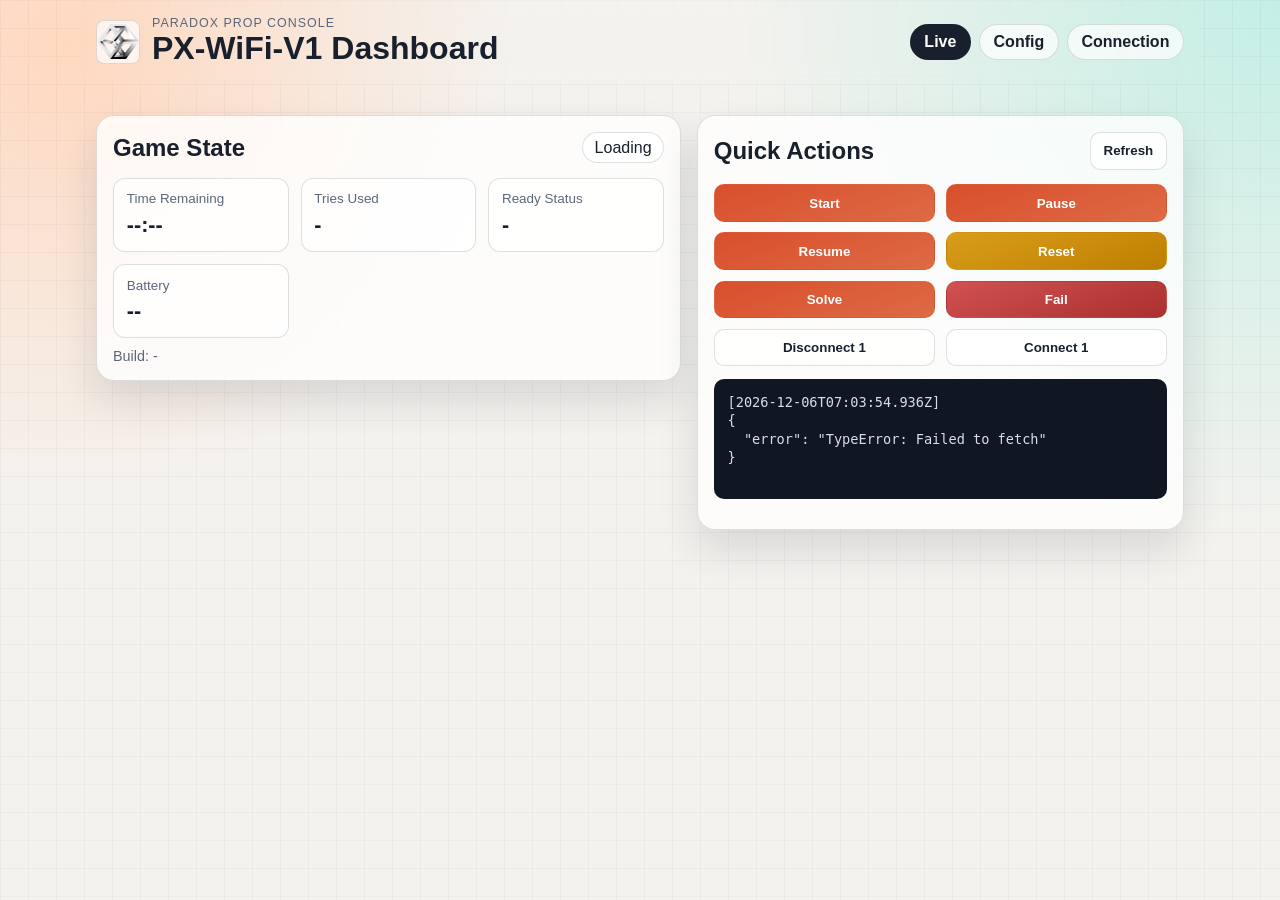
==== main/webui/index.html @ 4d7a1e97 "wip: Add web UI files for PX-WiFi-V1 configuration and connection management - Created config.html f" ====
<!doctype html>
<html lang="en">
<head>
    <meta charset="utf-8">
    <meta name="viewport" content="width=device-width, initial-scale=1">
    <title>PX-WiFi-V1 Console</title>
    <link rel="stylesheet" href="styles.css">
</head>
<body>
    <div class="bg-grid" aria-hidden="true"></div>
    <header class="topbar wrap">
        <div class="brand">
            <img src="assets/logo.png" alt="Logo" class="brand-logo" onerror="this.style.display='none'">
            <div>
                <p class="kicker">Paradox Prop Console</p>
                <h1>PX-WiFi-V1 Dashboard</h1>
            </div>
        </div>
        <nav class="tabs">
            <a class="tab active" href="index.html">Live</a>
            <a class="tab" href="config.html">Config</a>
            <a class="tab" href="connection.html">Connection</a>
        </nav>
    </header>

    <main class="wrap layout">
        <section class="panel pulse">
            <div class="panel-head">
                <h2>Game State</h2>
                <span id="stateBadge" class="badge">loading</span>
            </div>
            <div class="metrics">
                <div class="metric">
                    <p>Time Remaining</p>
                    <h3 id="timeRemaining">--:--</h3>
                </div>
                <div id="triesMetric" class="metric">
                    <p>Tries Used</p>
                    <h3 id="triesUsed">-</h3>
                </div>
                <div class="metric">
                    <p>Ready Status</p>
                    <h3 id="mode">-</h3>
                </div>
                <div class="metric">
                    <p>Battery</p>
                    <h3 id="batteryValue">--</h3>
                </div>
            </div>
            <p id="buildLine" class="hint">Build: -</p>
        </section>

        <section class="panel">
            <div class="panel-head">
                <h2>Quick Actions</h2>
                <button id="refreshBtn" class="btn btn-ghost">Refresh</button>
            </div>
            <div class="btn-grid">
                <button class="btn" data-cmd='{"command":"start"}'>Start</button>
                <button class="btn" data-cmd='{"command":"pause"}'>Pause</button>
                <button class="btn" data-cmd='{"command":"resume"}'>Resume</button>
                <button class="btn btn-warn" data-cmd='{"command":"reset"}'>Reset</button>
                <button class="btn" data-cmd='{"command":"solve"}'>Solve</button>
                <button class="btn btn-danger" data-cmd='{"command":"fail"}'>Fail</button>
                <button class="btn btn-ghost" data-cmd='{"command":"disconnect","input":1}'>Disconnect 1</button>
                <button class="btn btn-ghost" data-cmd='{"command":"connect","input":1}'>Connect 1</button>
            </div>
            <pre id="actionLog" class="log"></pre>
        </section>
    </main>

    <script src="app.js"></script>
    <script>
        window.PX.pageDashboard();
    </script>
</body>
</html>
---- main/webui/styles.css ----
:root {
    --ink: #19202d;
    --muted: #5b6779;
    --paper: #f4f2ee;
    --panel: rgba(255, 255, 255, 0.78);
    --line: rgba(25, 32, 45, 0.14);
    --accent: #d94f2b;
    --accent-soft: #f5b08d;
    --ok: #2f8f74;
    --warn: #b57500;
    --bad: #b23a3a;
    --shadow: 0 20px 40px rgba(20, 28, 43, 0.12);
}

* {
    box-sizing: border-box;
}

body {
    margin: 0;
    color: var(--ink);
    font-family: "Space Grotesk", "Avenir Next", "Segoe UI", sans-serif;
    background: radial-gradient(circle at 5% 5%, #ffd8bf, transparent 30%),
        radial-gradient(circle at 100% 0%, #c4efe5, transparent 35%),
        var(--paper);
    min-height: 100vh;
}

h1, h2, h3 {
    font-family: "Bricolage Grotesque", "Trebuchet MS", sans-serif;
    margin: 0;
}

.bg-grid {
    position: fixed;
    inset: 0;
    pointer-events: none;
    opacity: 0.22;
    background-image: linear-gradient(var(--line) 1px, transparent 1px),
        linear-gradient(90deg, var(--line) 1px, transparent 1px);
    background-size: 28px 28px;
}

.wrap {
    max-width: 1120px;
    margin: 0 auto;
    padding: 1rem;
}

.topbar {
    display: flex;
    align-items: center;
    justify-content: space-between;
    gap: 1rem;
    position: sticky;
    top: 0;
    z-index: 10;
    backdrop-filter: blur(8px);
}

.battery-badge {
    margin-left: auto;
    display: inline-flex;
    align-items: center;
    gap: 0.4rem;
    border-radius: 999px;
    border: 1px solid var(--line);
    padding: 0.35rem 0.75rem;
    font-weight: 700;
    background: rgba(255, 255, 255, 0.82);
}

.battery-good {
    color: var(--ok);
}

.battery-warn {
    color: var(--warn);
}

.battery-icon {
    width: 22px;
    height: 14px;
    display: inline-flex;
    align-items: center;
}

.battery-svg {
    width: 22px;
    height: 14px;
    display: block;
}

.brand {
    display: flex;
    align-items: center;
    gap: 0.75rem;
}

.brand-logo {
    width: 44px;
    height: 44px;
    object-fit: contain;
    border-radius: 8px;
    background: rgba(255, 255, 255, 0.7);
    border: 1px solid var(--line);
}

.kicker {
    margin: 0;
    color: var(--muted);
    font-size: 0.78rem;
    letter-spacing: 0.08em;
    text-transform: uppercase;
}

.tabs {
    display: flex;
    gap: 0.5rem;
}

.tab {
    text-decoration: none;
    color: var(--ink);
    border: 1px solid var(--line);
    background: rgba(255, 255, 255, 0.7);
    padding: 0.5rem 0.85rem;
    border-radius: 999px;
    font-weight: 600;
}

.tab.active {
    background: var(--ink);
    color: #fff;
}

.layout {
    display: grid;
    grid-template-columns: 1.2fr 1fr;
    gap: 1rem;
    align-items: start;
    margin-top: 1rem;
}

.layout.single {
    grid-template-columns: 1fr;
}

.panel {
    background: var(--panel);
    border: 1px solid var(--line);
    border-radius: 18px;
    box-shadow: var(--shadow);
    padding: 1rem;
    animation: rise 420ms ease both;
}

.panel.wide {
    grid-column: 1 / -1;
}

.panel-head {
    display: flex;
    justify-content: space-between;
    align-items: center;
    gap: 1rem;
    margin-bottom: 0.9rem;
}

.row-actions {
    display: flex;
    gap: 0.5rem;
    flex-wrap: wrap;
}

.badge {
    border-radius: 999px;
    padding: 0.35rem 0.7rem;
    background: #fff;
    border: 1px solid var(--line);
    text-transform: capitalize;
}

.metrics {
    display: grid;
    grid-template-columns: repeat(3, minmax(0, 1fr));
    gap: 0.75rem;
}

.metric {
    background: rgba(255, 255, 255, 0.7);
    border: 1px solid var(--line);
    border-radius: 12px;
    padding: 0.8rem;
}

.metric p {
    margin: 0 0 0.35rem;
    color: var(--muted);
    font-size: 0.84rem;
}

.metric h3 {
    font-size: 1.35rem;
}

.text-ok {
    color: var(--ok);
}

.text-warn {
    color: var(--warn);
}

.hidden {
    display: none !important;
}

.btn-grid {
    display: grid;
    grid-template-columns: repeat(2, minmax(0, 1fr));
    gap: 0.65rem;
}

.btn {
    border: 1px solid transparent;
    background: linear-gradient(160deg, var(--accent), #de6a46);
    color: #fff;
    font-weight: 700;
    border-radius: 10px;
    padding: 0.65rem 0.8rem;
    cursor: pointer;
}

.btn:hover {
    filter: saturate(1.1);
}

.btn:active {
    transform: translateY(1px);
}

.btn-ghost {
    color: var(--ink);
    background: rgba(255, 255, 255, 0.75);
    border-color: var(--line);
}

.btn-warn {
    background: linear-gradient(160deg, #d89d1b, #bf7f00);
}

.btn-danger {
    background: linear-gradient(160deg, #d15151, #ab3030);
}

.inline-form {
    display: flex;
    align-items: center;
    flex-wrap: wrap;
    gap: 0.55rem;
}

input,
select,
textarea {
    width: 100%;
    border: 1px solid var(--line);
    border-radius: 10px;
    padding: 0.58rem 0.65rem;
    background: rgba(255, 255, 255, 0.86);
    color: var(--ink);
    font: inherit;
}

.inline-form input {
    max-width: 300px;
}

.toggle {
    display: inline-flex;
    align-items: center;
    gap: 0.4rem;
}

.toggle input {
    width: auto;
}

.form-grid {
    display: grid;
    grid-template-columns: repeat(2, minmax(0, 1fr));
    gap: 0.7rem;
}

.form-grid label {
    display: flex;
    flex-direction: column;
    gap: 0.35rem;
    font-size: 0.92rem;
}

.detail-grid {
    display: grid;
    grid-template-columns: repeat(2, minmax(0, 1fr));
    gap: 0.6rem;
}

.detail-item {
    display: flex;
    align-items: baseline;
    justify-content: space-between;
    gap: 0.75rem;
    padding: 0.55rem 0.7rem;
    border: 1px solid var(--line);
    border-radius: 10px;
    background: rgba(255, 255, 255, 0.65);
}

.detail-item span {
    color: var(--muted);
    font-size: 0.85rem;
}

.input-suffix-wrap {
    display: flex;
    align-items: center;
    gap: 0.45rem;
}

.input-suffix {
    border: 1px solid var(--line);
    border-radius: 8px;
    padding: 0.45rem 0.55rem;
    background: rgba(255, 255, 255, 0.68);
    color: var(--muted);
    font-size: 0.85rem;
    white-space: nowrap;
}

.device-apply-wrap {
    display: flex;
    align-items: flex-end;
}

.ssid-list {
    display: grid;
    grid-template-columns: repeat(2, minmax(0, 1fr));
    gap: 0.55rem;
}

.ssid-item {
    display: flex;
    align-items: center;
    justify-content: space-between;
    gap: 0.6rem;
    border: 1px solid var(--line);
    border-radius: 10px;
    padding: 0.55rem 0.65rem;
    background: rgba(255, 255, 255, 0.72);
    cursor: pointer;
}

.ssid-meta {
    display: inline-flex;
    align-items: center;
    gap: 0.45rem;
    color: var(--muted);
    font-size: 0.82rem;
}

.wifi-icon {
    width: 16px;
    height: 16px;
    display: inline-flex;
    align-items: center;
}

.wifi-svg {
    width: 16px;
    height: 16px;
    display: block;
}

.hint {
    margin: 0.6rem 0 0;
    color: var(--muted);
    font-size: 0.9rem;
}

.log {
    margin-top: 0.8rem;
    min-height: 120px;
    max-height: 270px;
    overflow: auto;
    border-radius: 10px;
    border: 1px solid var(--line);
    background: #111722;
    color: #d5deee;
    padding: 0.8rem;
    font-size: 0.85rem;
    line-height: 1.35;
}

.pulse {
    position: relative;
    overflow: hidden;
}

.pulse::after {
    content: "";
    position: absolute;
    inset: -40% auto auto -40%;
    width: 180px;
    height: 180px;
    background: radial-gradient(circle, rgba(47, 143, 116, 0.24), transparent 68%);
    animation: drift 5s ease-in-out infinite;
}

@keyframes rise {
    from {
        opacity: 0;
        transform: translateY(8px);
    }
    to {
        opacity: 1;
        transform: translateY(0);
    }
}

@keyframes drift {
    0%, 100% { transform: translate(0, 0); }
    50% { transform: translate(16px, 14px); }
}

@media (max-width: 820px) {
    .topbar {
        flex-direction: column;
        align-items: flex-start;
    }

    .layout,
    .form-grid {
        grid-template-columns: 1fr;
    }

    .detail-grid,
    .ssid-list {
        grid-template-columns: 1fr;
    }

    .metrics,
    .btn-grid {
        grid-template-columns: repeat(2, minmax(0, 1fr));
    }

    .inline-form input {
        max-width: 100%;
    }
}
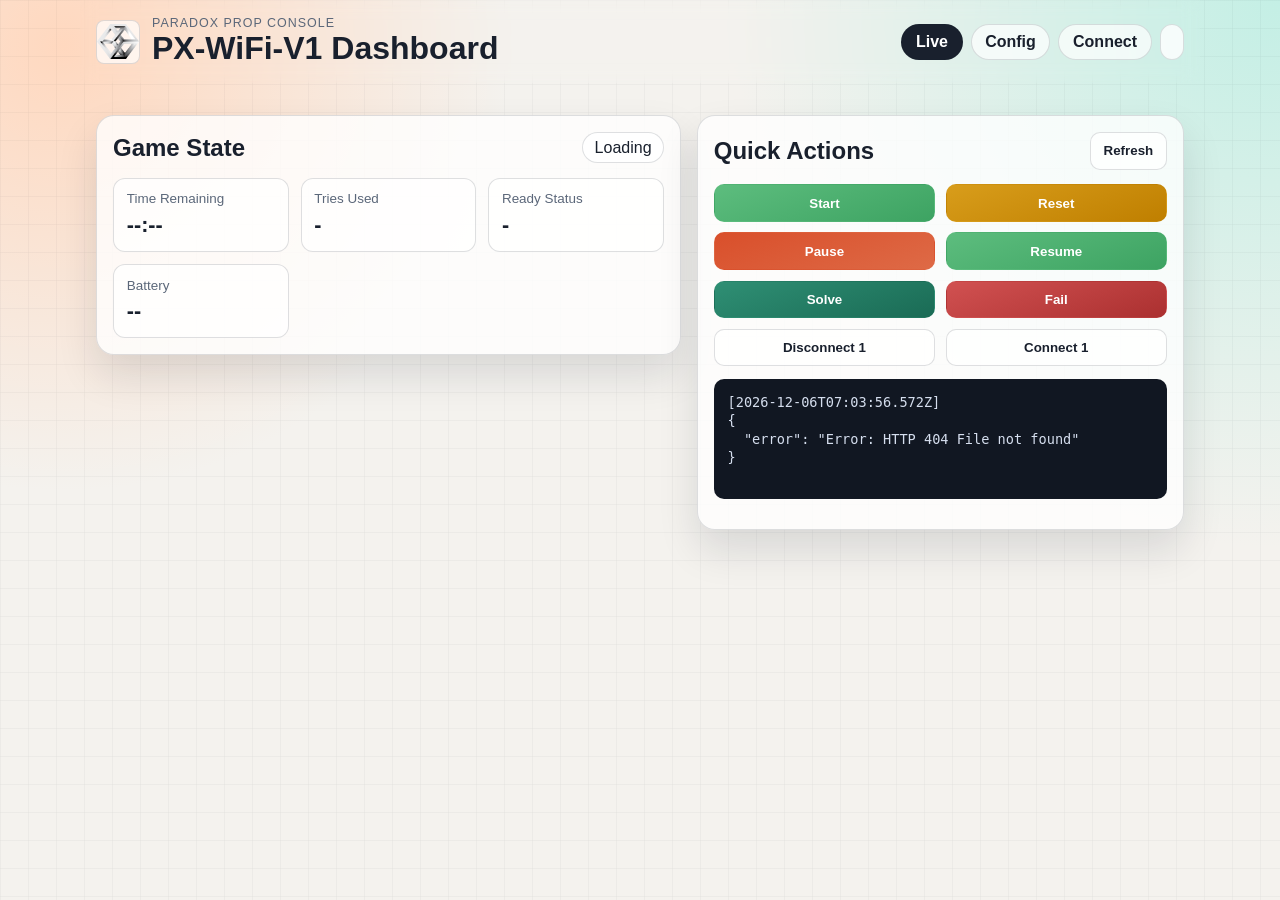
==== commit cb70d76d: "wip: Enhance WiFi connection management and UI updates - Added functions to manage and display WiFi " ====
--- a/main/webui/index.html
+++ b/main/webui/index.html
@@ -19,7 +19,8 @@
         <nav class="tabs">
             <a class="tab active" href="index.html">Live</a>
             <a class="tab" href="config.html">Config</a>
-            <a class="tab" href="connection.html">Connection</a>
+            <a class="tab" href="connection.html">Connect</a>
+            <div class="status-icons" id="statusIcons"></div>
         </nav>
     </header>
 
@@ -47,7 +48,7 @@
                     <h3 id="batteryValue">--</h3>
                 </div>
             </div>
-            <p id="buildLine" class="hint">Build: -</p>
+
         </section>
 
         <section class="panel">
@@ -56,11 +57,11 @@
                 <button id="refreshBtn" class="btn btn-ghost">Refresh</button>
             </div>
             <div class="btn-grid">
-                <button class="btn" data-cmd='{"command":"start"}'>Start</button>
+                <button class="btn btn-start" data-cmd='{"command":"start"}'>Start</button>
+                <button class="btn btn-warn" data-cmd='{"command":"reset"}'>Reset</button>
                 <button class="btn" data-cmd='{"command":"pause"}'>Pause</button>
-                <button class="btn" data-cmd='{"command":"resume"}'>Resume</button>
-                <button class="btn btn-warn" data-cmd='{"command":"reset"}'>Reset</button>
-                <button class="btn" data-cmd='{"command":"solve"}'>Solve</button>
+                <button class="btn btn-resume" data-cmd='{"command":"resume"}'>Resume</button>
+                <button class="btn btn-solve" data-cmd='{"command":"solve"}'>Solve</button>
                 <button class="btn btn-danger" data-cmd='{"command":"fail"}'>Fail</button>
                 <button class="btn btn-ghost" data-cmd='{"command":"disconnect","input":1}'>Disconnect 1</button>
                 <button class="btn btn-ghost" data-cmd='{"command":"connect","input":1}'>Connect 1</button>
--- a/main/webui/styles.css
+++ b/main/webui/styles.css
@@ -59,14 +59,21 @@
 }
 
 .battery-badge {
+    display: inline-flex;
+    align-items: center;
+    gap: 0.4rem;
+    font-weight: 700;
+    font-size: 0.85rem;
+}
+
+.status-icons {
+    display: inline-flex;
+    align-items: center;
+    gap: 0.5rem;
     margin-left: auto;
-    display: inline-flex;
-    align-items: center;
-    gap: 0.4rem;
     border-radius: 999px;
     border: 1px solid var(--line);
-    padding: 0.35rem 0.75rem;
-    font-weight: 700;
+    padding: 0.3rem 0.7rem;
     background: rgba(255, 255, 255, 0.82);
 }
 
@@ -152,6 +159,7 @@
     border-radius: 18px;
     box-shadow: var(--shadow);
     padding: 1rem;
+    overflow: hidden;
     animation: rise 420ms ease both;
 }
 
@@ -254,6 +262,78 @@
     background: linear-gradient(160deg, #d15151, #ab3030);
 }
 
+.btn-start {
+    background: linear-gradient(160deg, #5dbd7e, #3da362);
+}
+
+.btn-resume {
+    background: linear-gradient(160deg, #5dbd7e, #3da362);
+}
+
+.btn-solve {
+    background: linear-gradient(160deg, #2f8f74, #1a6b55);
+}
+
+.wifi-status {
+    display: flex;
+    align-items: center;
+    gap: 0.5rem;
+    margin-bottom: 0.7rem;
+    font-weight: 600;
+}
+
+.wifi-badge {
+    display: inline-flex;
+    align-items: center;
+    gap: 0.35rem;
+    font-size: 0.82rem;
+    font-weight: 700;
+}
+
+.network-name-row {
+    display: flex;
+    align-items: flex-end;
+    gap: 0.7rem;
+}
+
+.network-name-label {
+    flex: 1;
+    display: flex;
+    flex-direction: column;
+    gap: 0.35rem;
+    font-size: 0.92rem;
+}
+
+.toggle-row {
+    display: flex;
+    align-items: center;
+    gap: 0.5rem;
+    cursor: pointer;
+    font-size: 0.92rem;
+}
+
+.toggle-row input[type="checkbox"] {
+    width: 1.1rem;
+    height: 1.1rem;
+    accent-color: var(--accent);
+    cursor: pointer;
+}
+
+.ap-bottom-row {
+    display: flex;
+    align-items: center;
+    justify-content: space-between;
+    gap: 0.7rem;
+    flex-wrap: wrap;
+}
+
+.row-actions-right {
+    display: flex;
+    gap: 0.5rem;
+    flex-wrap: wrap;
+    margin-left: auto;
+}
+
 .inline-form {
     display: flex;
     align-items: center;
@@ -398,6 +478,8 @@
     background: #111722;
     color: #d5deee;
     padding: 0.8rem;
+    white-space: pre-wrap;
+    word-break: break-word;
     font-size: 0.85rem;
     line-height: 1.35;
 }
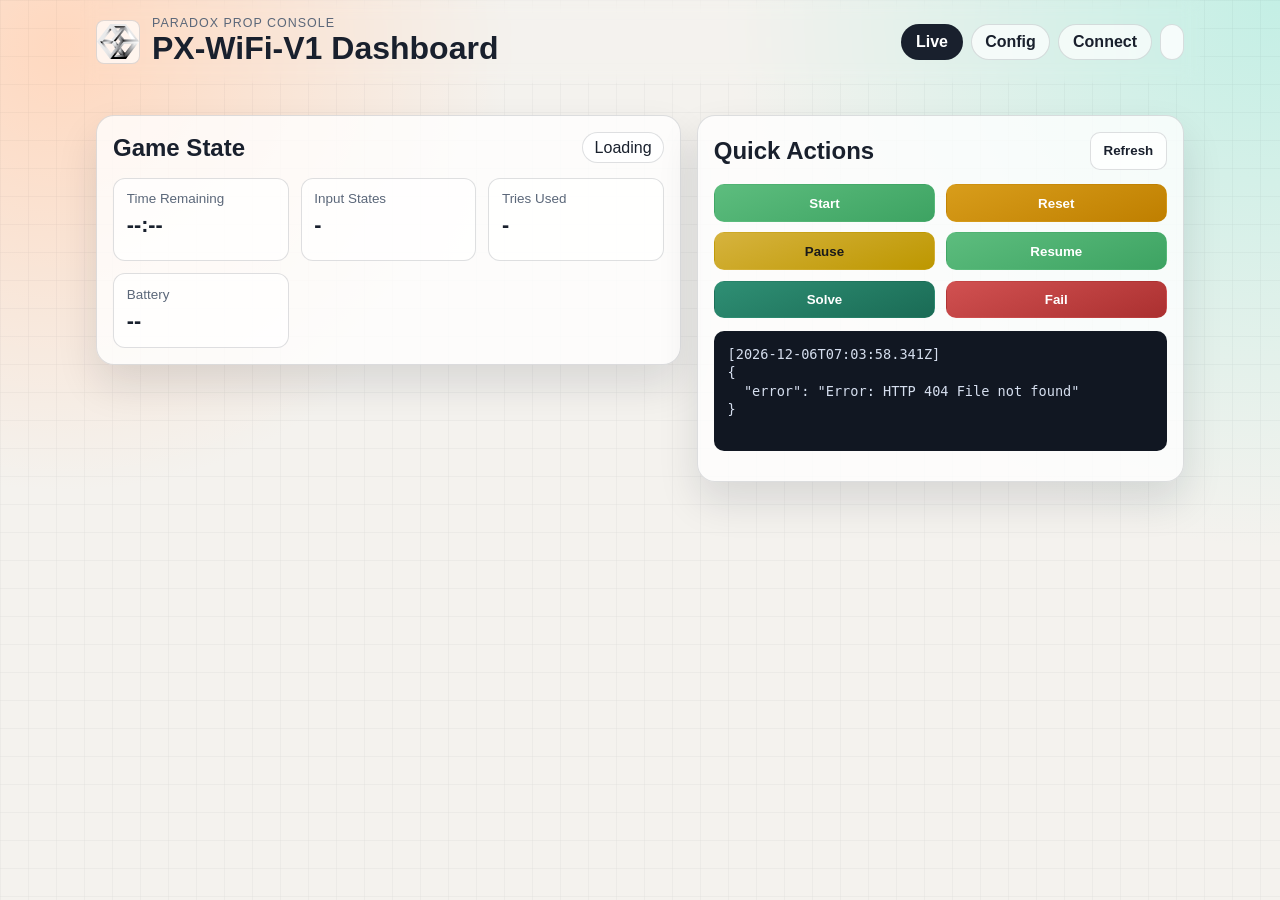
==== commit 3ec1a80d: "wip: Add DNS server component and enhance web UI - Implemented a DNS server to handle A type queries" ====
--- a/main/webui/index.html
+++ b/main/webui/index.html
@@ -25,7 +25,7 @@
     </header>
 
     <main class="wrap layout">
-        <section class="panel pulse">
+        <section class="panel pulse" id="gameStatePanel">
             <div class="panel-head">
                 <h2>Game State</h2>
                 <span id="stateBadge" class="badge">loading</span>
@@ -35,20 +35,20 @@
                     <p>Time Remaining</p>
                     <h3 id="timeRemaining">--:--</h3>
                 </div>
+                <div class="metric">
+                    <p>Input States</p>
+                    <h3 id="inputStatesSummary">-</h3>
+                    <div id="inputIndicators" class="input-indicators"></div>
+                </div>
                 <div id="triesMetric" class="metric">
                     <p>Tries Used</p>
                     <h3 id="triesUsed">-</h3>
-                </div>
-                <div class="metric">
-                    <p>Ready Status</p>
-                    <h3 id="mode">-</h3>
                 </div>
                 <div class="metric">
                     <p>Battery</p>
                     <h3 id="batteryValue">--</h3>
                 </div>
             </div>
-
         </section>
 
         <section class="panel">
@@ -59,12 +59,10 @@
             <div class="btn-grid">
                 <button class="btn btn-start" data-cmd='{"command":"start"}'>Start</button>
                 <button class="btn btn-warn" data-cmd='{"command":"reset"}'>Reset</button>
-                <button class="btn" data-cmd='{"command":"pause"}'>Pause</button>
+                <button class="btn btn-pause" data-cmd='{"command":"pause"}'>Pause</button>
                 <button class="btn btn-resume" data-cmd='{"command":"resume"}'>Resume</button>
                 <button class="btn btn-solve" data-cmd='{"command":"solve"}'>Solve</button>
                 <button class="btn btn-danger" data-cmd='{"command":"fail"}'>Fail</button>
-                <button class="btn btn-ghost" data-cmd='{"command":"disconnect","input":1}'>Disconnect 1</button>
-                <button class="btn btn-ghost" data-cmd='{"command":"connect","input":1}'>Connect 1</button>
             </div>
             <pre id="actionLog" class="log"></pre>
         </section>
--- a/main/webui/styles.css
+++ b/main/webui/styles.css
@@ -189,6 +189,42 @@
     text-transform: capitalize;
 }
 
+.badge.state-ready {
+    background: #2f8f74;
+    color: #fff;
+    border-color: rgba(0, 0, 0, 0.1);
+}
+
+.badge.state-not-ready {
+    background: #bf7f00;
+    color: #fff;
+    border-color: rgba(0, 0, 0, 0.1);
+}
+
+.badge.state-running {
+    background: #ffffff;
+    color: #19202d;
+    border-color: rgba(25, 32, 45, 0.2);
+}
+
+.badge.state-paused {
+    background: #d1a100;
+    color: #1a1a1a;
+    border-color: rgba(0, 0, 0, 0.1);
+}
+
+.badge.state-solved {
+    background: #1a6b55;
+    color: #fff;
+    border-color: rgba(0, 0, 0, 0.1);
+}
+
+.badge.state-failed {
+    background: #8e2323;
+    color: #fff;
+    border-color: rgba(0, 0, 0, 0.1);
+}
+
 .metrics {
     display: grid;
     grid-template-columns: repeat(3, minmax(0, 1fr));
@@ -270,8 +306,70 @@
     background: linear-gradient(160deg, #5dbd7e, #3da362);
 }
 
+.btn-pause {
+    background: linear-gradient(160deg, #d6b33e, #bd9700);
+    color: #1a1a1a;
+}
+
 .btn-solve {
     background: linear-gradient(160deg, #2f8f74, #1a6b55);
+}
+
+.input-indicators {
+    display: flex;
+    justify-content: flex-start;
+    flex-wrap: wrap;
+    gap: 0.4rem;
+    padding: 0.6rem 0 0;
+}
+
+.input-dot {
+    display: inline-flex;
+    align-items: center;
+    justify-content: center;
+    width: 1.6rem;
+    height: 1.6rem;
+    border-radius: 50%;
+    font-size: 0.75rem;
+    font-weight: 800;
+    color: #fff;
+    line-height: 1;
+}
+
+.input-dot.connected {
+    background: var(--ok);
+}
+
+.input-dot.disconnected {
+    background: var(--bad);
+}
+
+.input-dot.inactive {
+    background: #b0b0b0;
+}
+
+#gameStatePanel.state-ready {
+    background: linear-gradient(180deg, rgba(47, 143, 116, 0.24), rgba(255, 255, 255, 0.78));
+}
+
+#gameStatePanel.state-not-ready {
+    background: linear-gradient(180deg, rgba(191, 127, 0, 0.26), rgba(255, 255, 255, 0.78));
+}
+
+#gameStatePanel.state-running {
+    background: linear-gradient(180deg, rgba(255, 255, 255, 0.94), rgba(255, 255, 255, 0.78));
+}
+
+#gameStatePanel.state-paused {
+    background: linear-gradient(180deg, rgba(214, 179, 62, 0.28), rgba(255, 255, 255, 0.78));
+}
+
+#gameStatePanel.state-solved {
+    background: linear-gradient(180deg, rgba(26, 107, 85, 0.38), rgba(255, 255, 255, 0.78));
+}
+
+#gameStatePanel.state-failed {
+    background: linear-gradient(180deg, rgba(142, 35, 35, 0.38), rgba(255, 255, 255, 0.78));
 }
 
 .wifi-status {
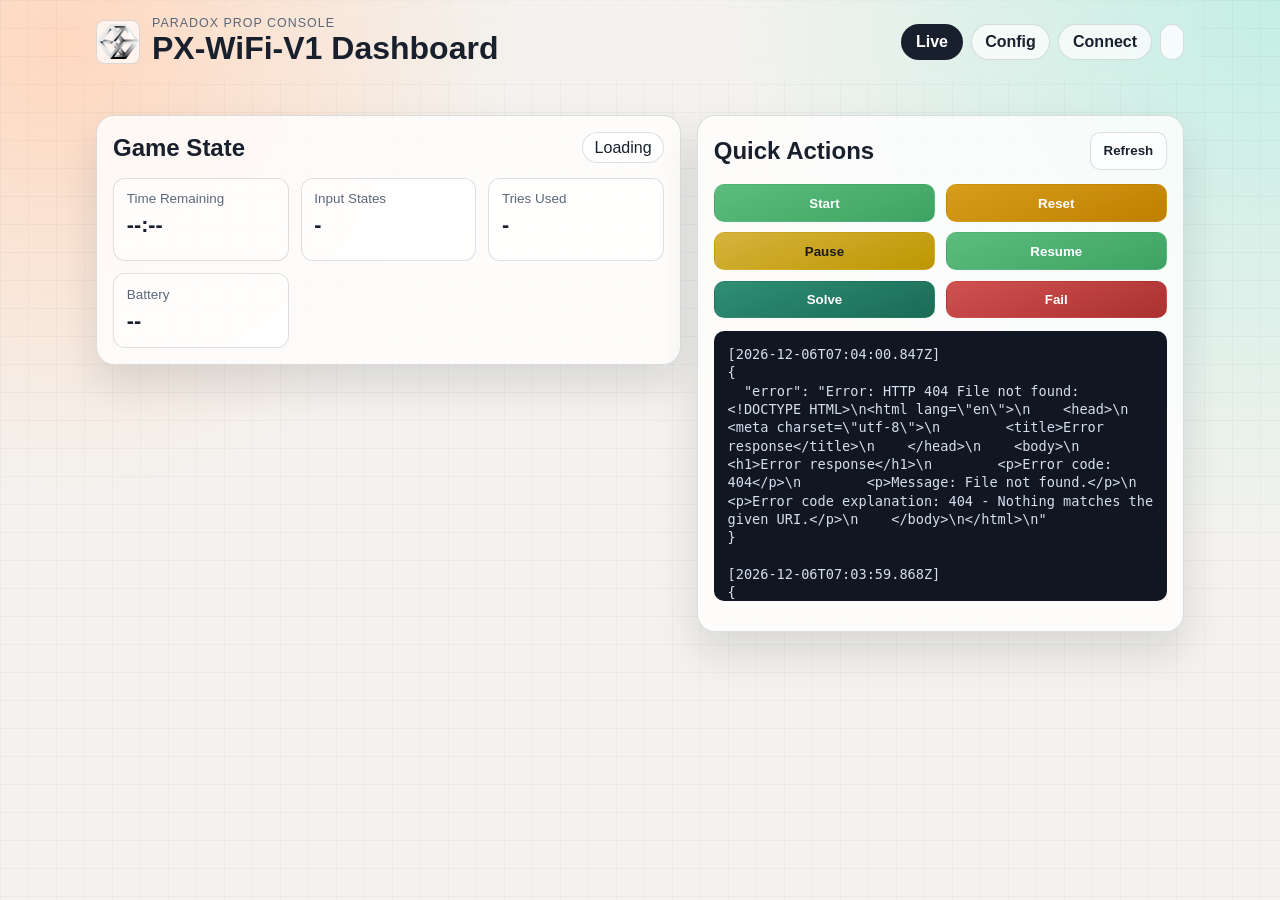
==== commit eb9de18a: "chore: update changelog for version 0.39, add 12V Li-ion battery profile, and improve asset loading " ====
--- a/main/webui/index.html
+++ b/main/webui/index.html
@@ -10,7 +10,7 @@
     <div class="bg-grid" aria-hidden="true"></div>
     <header class="topbar wrap">
         <div class="brand">
-            <img src="assets/logo.png" alt="Logo" class="brand-logo" onerror="this.style.display='none'">
+            <img src="assets/logo.png" alt="Logo" class="brand-logo" loading="lazy" decoding="async" onerror="this.style.display='none'">
             <div>
                 <p class="kicker">Paradox Prop Console</p>
                 <h1>PX-WiFi-V1 Dashboard</h1>
@@ -70,7 +70,26 @@
 
     <script src="app.js"></script>
     <script>
-        window.PX.pageDashboard();
+        (function boot(attempt) {
+            if (window.PX && typeof window.PX.pageDashboard === "function") {
+                window.PX.pageDashboard();
+                return;
+            }
+            if (attempt >= 6) {
+                var log = document.getElementById("actionLog");
+                if (log) {
+                    log.textContent = "Failed to load app.js after retries. Hard-refresh the page.";
+                }
+                return;
+            }
+            var s = document.createElement("script");
+            s.src = "app.js?r=" + Date.now() + "-" + attempt;
+            s.onload = function () { boot(attempt + 1); };
+            s.onerror = function () {
+                setTimeout(function () { boot(attempt + 1); }, 200 * (attempt + 1));
+            };
+            document.head.appendChild(s);
+        })(0);
     </script>
 </body>
 </html>
--- a/main/webui/styles.css
+++ b/main/webui/styles.css
@@ -85,6 +85,14 @@
     color: var(--warn);
 }
 
+.battery-bad {
+    color: var(--bad);
+}
+
+.battery-usb {
+    color: var(--muted);
+}
+
 .battery-icon {
     width: 22px;
     height: 14px;
@@ -254,6 +262,14 @@
 
 .text-warn {
     color: var(--warn);
+}
+
+.text-bad {
+    color: var(--bad);
+}
+
+.text-muted {
+    color: var(--muted);
 }
 
 .hidden {
@@ -469,6 +485,7 @@
     display: grid;
     grid-template-columns: repeat(2, minmax(0, 1fr));
     gap: 0.7rem;
+    align-items: start;
 }
 
 .form-grid label {
@@ -476,6 +493,16 @@
     flex-direction: column;
     gap: 0.35rem;
     font-size: 0.92rem;
+}
+
+.topic-value {
+    margin-top: 0;
+    min-height: 2.45rem;
+    display: flex;
+    align-items: center;
+    font-weight: 600;
+    color: var(--ink);
+    word-break: break-all;
 }
 
 .detail-grid {
@@ -498,6 +525,11 @@
 .detail-item span {
     color: var(--muted);
     font-size: 0.85rem;
+}
+
+.connection-detail-item {
+    width: 100%;
+    box-sizing: border-box;
 }
 
 .input-suffix-wrap {
